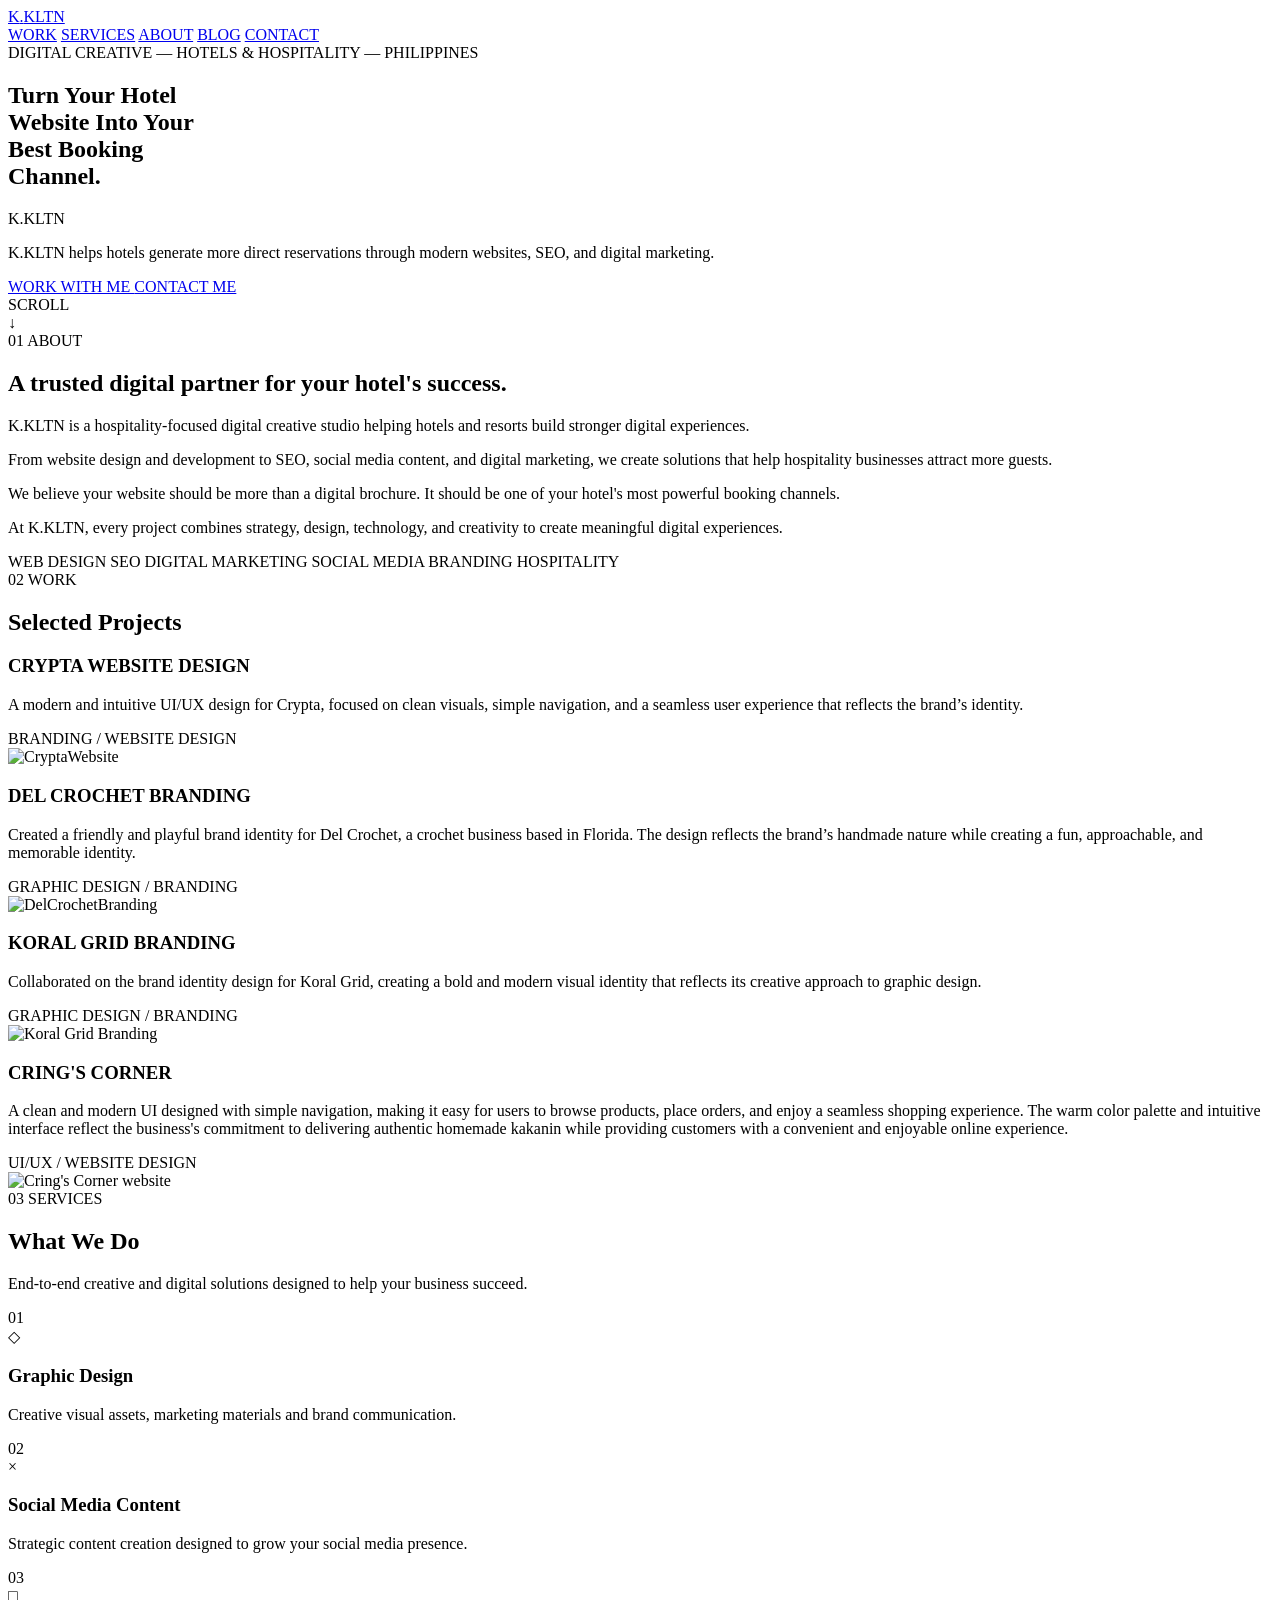
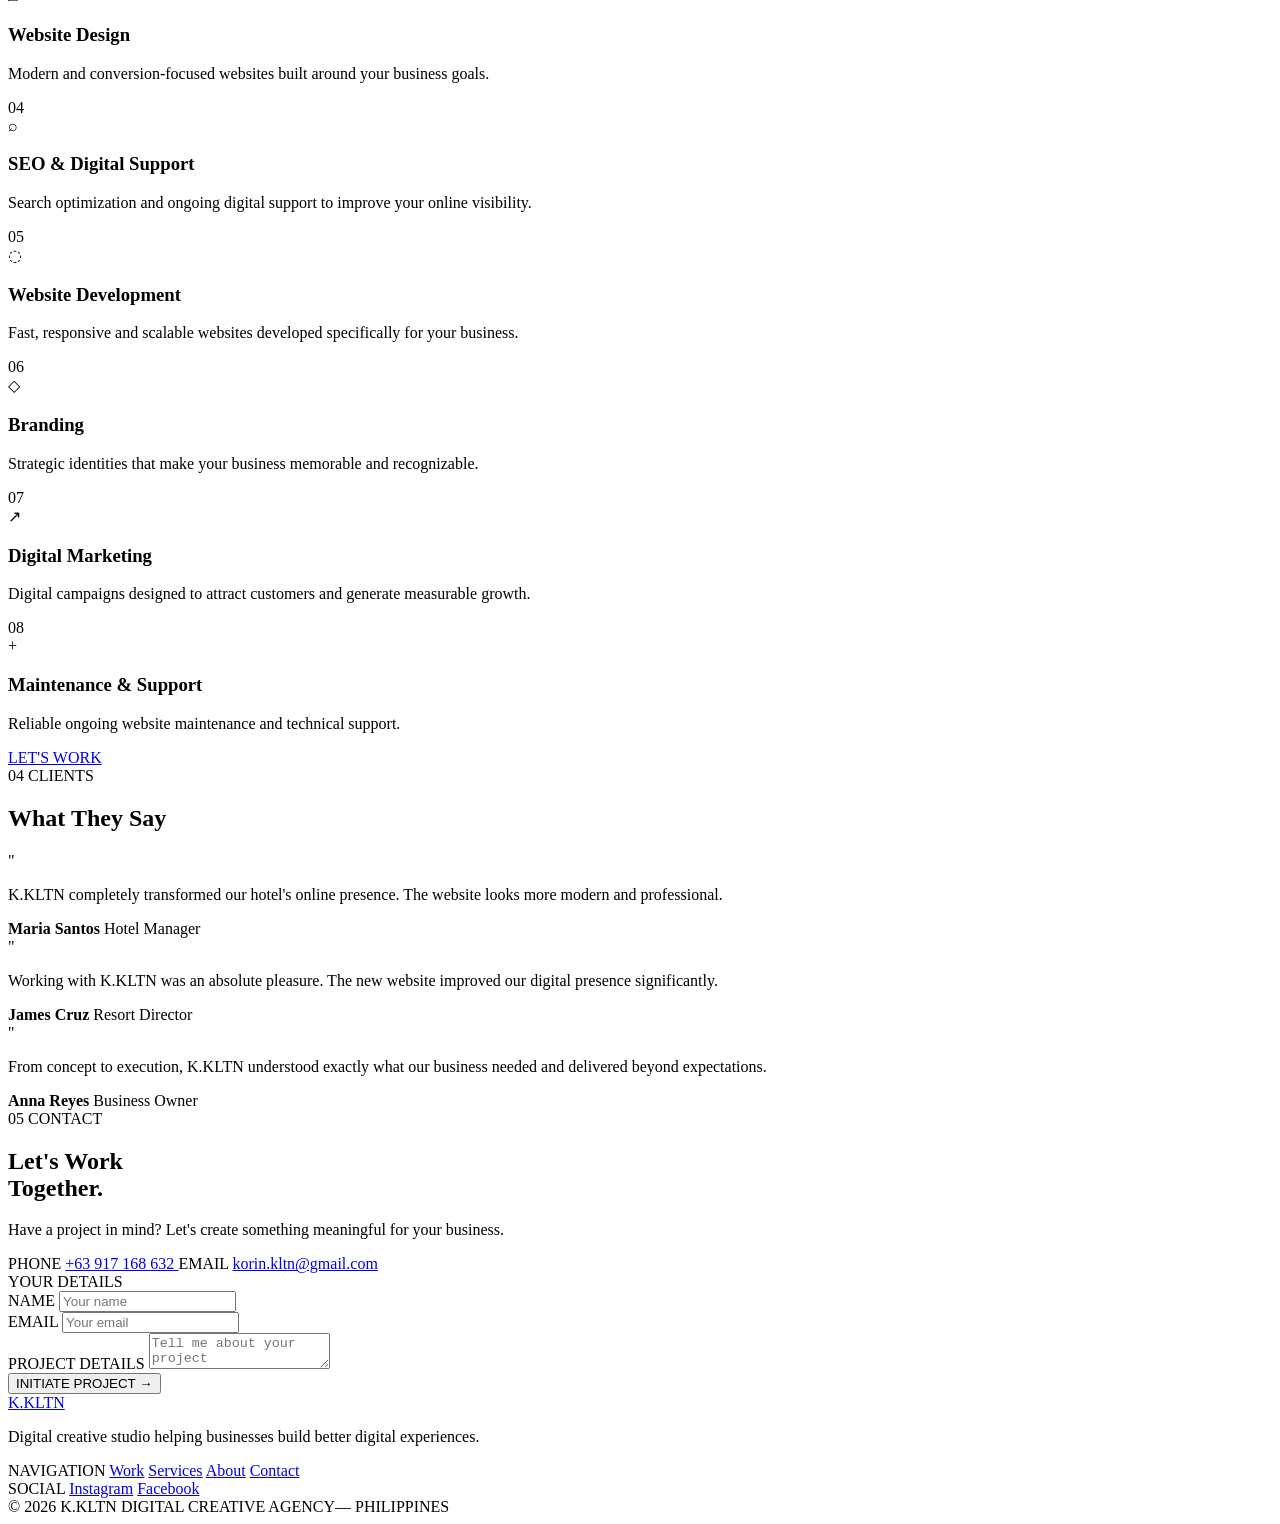
==== index.html @ 97158d45 "Add files via upload" ====
<!DOCTYPE html>
<html lang="en">

<head>

    <meta charset="UTF-8">

    <meta
        name="viewport"
        content="width=device-width, initial-scale=1.0"
    >

    <title>K.KLTN — Digital Creative</title>


    <!-- Google Fonts -->

    <link rel="preconnect" href="https://fonts.googleapis.com">

    <link rel="preconnect" href="https://fonts.gstatic.com" crossorigin>

    <link
        href="https://fonts.googleapis.com/css2?family=DM+Mono:wght@400;500&family=Inter:wght@400;500;600;700;800&display=swap"
        rel="stylesheet"
    >


    <!-- CSS -->

    <link rel="stylesheet" href="css/style.css">

</head>


<body>


<!-- =====================================================
     HEADER
===================================================== -->

<header class="header">

    <a href="#" class="logo">
        K<span>.</span>KLTN
    </a>


    <nav class="navigation">

        <a href="#work">WORK</a>

        <a href="#services">SERVICES</a>

        <a href="#about">ABOUT</a>

        <a href="#blog">BLOG</a>

        <a href="#contact">CONTACT</a>

    </nav>

</header>



<!-- =====================================================
     HERO
===================================================== -->

<section class="hero">

    <div class="container">

        <div class="hero-label">

            DIGITAL CREATIVE —
            HOTELS & HOSPITALITY —
            PHILIPPINES

        </div>


        <div class="hero-title-wrapper">

            <h1 class="hero-title">

                Turn Your Hotel
                <br>

                Website Into Your
                <br>

                <span>Best Booking</span>
                <br>

                <span>Channel.</span>

            </h1>


            <div class="hero-background-word">
                K.KLTN
            </div>

        </div>


        <div class="hero-bottom">

            <div class="hero-text">

                <p>
                    K.KLTN helps hotels generate more direct
                    reservations through modern websites,
                    SEO, and digital marketing.
                </p>


                <div class="hero-buttons">

                    <a
                        href="project-brief.html"
                        class="button button-red"
                    >
                        WORK WITH ME
                    </a>


                    <a
                        href="#contact"
                        class="button button-outline"
                    >
                        CONTACT ME
                    </a>

                </div>

            </div>

        </div>


        <div class="scroll-indicator">

            <span>SCROLL</span>

            <div>↓</div>

        </div>

    </div>

</section>



<!-- =====================================================
     ABOUT
===================================================== -->

<section class="about section-light" id="about">

    <div class="container">

        <div class="section-grid">

            <div class="section-label">

                <span>01</span>

                <span>ABOUT</span>

            </div>


            <div class="about-content">

                <h2>
                    A trusted digital partner for your hotel's success.
                </h2>


                <p>
                    K.KLTN is a hospitality-focused digital
                    creative studio helping hotels and resorts
                    build stronger digital experiences.
                </p>


                <p>
                    From website design and development to
                    SEO, social media content, and digital
                    marketing, we create solutions that help
                    hospitality businesses attract more guests.
                </p>


                <p>
                    We believe your website should be more
                    than a digital brochure. It should be one
                    of your hotel's most powerful booking
                    channels.
                </p>


                <p>
                    At K.KLTN, every project combines strategy,
                    design, technology, and creativity to create
                    meaningful digital experiences.
                </p>


                <div class="about-tags">

                    <span>WEB DESIGN</span>

                    <span>SEO</span>

                    <span>DIGITAL MARKETING</span>

                    <span>SOCIAL MEDIA</span>

                    <span>BRANDING</span>

                    <span>HOSPITALITY</span>

                </div>

            </div>

        </div>

    </div>

</section>



<!-- =====================================================
     WORK
===================================================== -->

<section class="work section-light" id="work">

    <div class="container">

        <div class="section-grid">

            <div class="section-label">

                <span>02</span>

                <span>WORK</span>

            </div>


            <div class="work-content">

                <h2>Selected Projects</h2>

                <!--
                <div class="filter">

                    <button class="active">
                        ALL
                    </button>

                    <button>
                        WEBSITES
                    </button>

                    <button>
                        BRANDING
                    </button>

                    <button>
                        SOCIAL
                    </button>

                </div>
                -->

                <!-- PROJECT GRID -->

                <div class="projects">


                    <!-- PROJECT 1 -->

                    <article class="project">

                         <h3>
                            CRYPTA WEBSITE DESIGN
                        </h3>


                        <p>
                           A modern and intuitive UI/UX design for Crypta, focused on clean visuals, 
                           simple navigation, and a seamless user experience that reflects the brand’s 
                           identity.
                        </p>


                        <span class="project-type">
                            BRANDING / WEBSITE DESIGN
                        </span>

                        <div class="project-image">

                            <img
                                src="image/crypta.png"
                                alt="CryptaWebsite"
                            >

                        </div>

                    </article>



                    <!-- PROJECT 2 -->

                    <article class="project">

                         <h3>
                            DEL CROCHET BRANDING
                        </h3>


                        <p>
                            Created a friendly and playful brand identity for Del Crochet, 
                            a crochet business based in Florida. The design reflects the 
                            brand’s handmade nature while creating a fun, approachable, 
                            and memorable identity.
                        </p>


                        <span class="project-type">
                            GRAPHIC DESIGN / BRANDING
                        </span>

                        <div class="project-image">

                            <img
                                src="image/delcrochet.png"
                                alt="DelCrochetBranding"
                            >

                        </div>

                    </article>



                    <!-- PROJECT 3 -->

                    <article class="project">

                        <h3>
                            KORAL GRID BRANDING
                        </h3>


                        <p>
                           Collaborated on the brand identity design for Koral Grid, 
                           creating a bold and modern visual identity that reflects 
                           its creative approach to graphic design.
                        </p>


                        <span class="project-type">
                            GRAPHIC DESIGN / BRANDING
                        </span>

                        <div class="project-image">

                            <img
                                src="image/koralgrid.png"
                                alt="Koral Grid Branding"
                            >

                        </div>


                        

                    </article>



                    <!-- PROJECT 4 -->

                    <article class="project">

                         <h3>
                            CRING'S CORNER 
                        </h3>


                        <p>
                           A clean and modern UI designed with simple navigation, making it easy for users to browse products, 
                           place orders, and enjoy a seamless shopping experience. The warm color palette and intuitive 
                           interface reflect the business's commitment to delivering authentic homemade kakanin while providing 
                           customers with a convenient and enjoyable online experience.
                        </p>


                        <span class="project-type">
                            UI/UX / WEBSITE DESIGN
                        </span>

                        <div class="project-image">

                            <img
                                src="image/cring'scorner.png"
                                alt="Cring's Corner website"
                            >

                        </div>


                       

                    </article>

                </div>

            </div>

        </div>

    </div>

</section>



<!-- =====================================================
     SERVICES
===================================================== -->

<section class="services" id="services">

    <div class="container">

        <div class="section-grid">

            <div class="section-label dark-label">

                <span>03</span>

                <span>SERVICES</span>

            </div>


            <div class="services-content">

                <h2>What We Do</h2>


                <p class="services-intro">

                    End-to-end creative and digital solutions
                    designed to help your business succeed.

                </p>


                <div class="services-grid">


                    <!-- SERVICE -->

                    <div class="service">

                        <div class="service-number">
                            01
                        </div>

                        <div class="service-icon">
                            ◇
                        </div>

                        <h3>
                            Graphic Design
                        </h3>

                        <p>
                            Creative visual assets,
                            marketing materials and
                            brand communication.
                        </p>

                    </div>



                    <div class="service">

                        <div class="service-number">
                            02
                        </div>

                        <div class="service-icon">
                            ×
                        </div>

                        <h3>
                            Social Media Content
                        </h3>

                        <p>
                            Strategic content creation
                            designed to grow your social
                            media presence.
                        </p>

                    </div>



                    <div class="service">

                        <div class="service-number">
                            03
                        </div>

                        <div class="service-icon">
                            □
                        </div>

                        <h3>
                            Website Design
                        </h3>

                        <p>
                            Modern and conversion-focused
                            websites built around your
                            business goals.
                        </p>

                    </div>



                    <div class="service">

                        <div class="service-number">
                            04
                        </div>

                        <div class="service-icon">
                            ⌕
                        </div>

                        <h3>
                            SEO & Digital Support
                        </h3>

                        <p>
                            Search optimization and ongoing
                            digital support to improve your
                            online visibility.
                        </p>

                    </div>



                    <div class="service">

                        <div class="service-number">
                            05
                        </div>

                        <div class="service-icon">
                            ◌
                        </div>

                        <h3>
                            Website Development
                        </h3>

                        <p>
                            Fast, responsive and scalable
                            websites developed specifically
                            for your business.
                        </p>

                    </div>



                    <div class="service">

                        <div class="service-number">
                            06
                        </div>

                        <div class="service-icon">
                            ◇
                        </div>

                        <h3>
                            Branding
                        </h3>

                        <p>
                            Strategic identities that make
                            your business memorable and
                            recognizable.
                        </p>

                    </div>



                    <div class="service">

                        <div class="service-number">
                            07
                        </div>

                        <div class="service-icon">
                            ↗
                        </div>

                        <h3>
                            Digital Marketing
                        </h3>

                        <p>
                            Digital campaigns designed to
                            attract customers and generate
                            measurable growth.
                        </p>

                    </div>



                    <div class="service">

                        <div class="service-number">
                            08
                        </div>

                        <div class="service-icon">
                            +
                        </div>

                        <h3>
                            Maintenance & Support
                        </h3>

                        <p>
                            Reliable ongoing website
                            maintenance and technical
                            support.
                        </p>

                    </div>

                </div>


                <a href="#contact" class="button button-red service-button">

                    LET'S WORK

                </a>

            </div>

        </div>

    </div>

</section>



<!-- =====================================================
     TESTIMONIALS
===================================================== -->

<section class="testimonials section-light">

    <div class="container">

        <div class="section-grid">

            <div class="section-label">

                <span>04</span>

                <span>CLIENTS</span>

            </div>


            <div class="testimonials-content">

                <h2>
                    What They Say
                </h2>


                <div class="testimonial-grid">


                    <article class="testimonial">

                        <span class="quote">
                            "
                        </span>

                        <p>
                            K.KLTN completely transformed
                            our hotel's online presence.
                            The website looks more modern
                            and professional.
                        </p>

                        <div class="testimonial-author">

                            <strong>
                                Maria Santos
                            </strong>

                            <span>
                                Hotel Manager
                            </span>

                        </div>

                    </article>



                    <article class="testimonial">

                        <span class="quote">
                            "
                        </span>

                        <p>
                            Working with K.KLTN was an
                            absolute pleasure. The new
                            website improved our digital
                            presence significantly.
                        </p>

                        <div class="testimonial-author">

                            <strong>
                                James Cruz
                            </strong>

                            <span>
                                Resort Director
                            </span>

                        </div>

                    </article>



                    <article class="testimonial">

                        <span class="quote">
                            "
                        </span>

                        <p>
                            From concept to execution,
                            K.KLTN understood exactly what
                            our business needed and delivered
                            beyond expectations.
                        </p>

                        <div class="testimonial-author">

                            <strong>
                                Anna Reyes
                            </strong>

                            <span>
                                Business Owner
                            </span>

                        </div>

                    </article>


                </div>

            </div>

        </div>

    </div>

</section>



<!-- =====================================================
     CONTACT
===================================================== -->

<section class="contact" id="contact">

    <div class="container">

        <div class="contact-grid">


            <div class="contact-intro">

                <div class="section-label dark-label">

                    <span>05</span>

                    <span>CONTACT</span>

                </div>


                <h2>
                    Let's Work
                    <br>
                    Together.
                </h2>


                <p>
                    Have a project in mind? Let's create
                    something meaningful for your business.
                </p>


                <div class="contact-details">

                    <span>PHONE</span>

                    <a href="tel:+63917168632">
                        +63 917 168 632
                    </a>


                    <span>EMAIL</span>

                    <a href="mailto:korin.kltn@gmail.com">
                        korin.kltn@gmail.com
                    </a>

                </div>

            </div>



            <div class="contact-form-area">

                <span class="form-label">
                    YOUR DETAILS
                </span>


               <form action="https://api.web3forms.com/submit" method="POST">

                    <div class="form-group">

                        <label for="name">
                            NAME
                        </label>

                        <input
                                type="text"
                                id="name"
                                name="name"
                                placeholder="Your name"
                                required
                        >

                    </div>


                    <div class="form-group">

                        <label for="email">
                            EMAIL
                        </label>

                        <input
                            type="email"
                            id="email"
                            name="email"
                            placeholder="Your email"
                            required
                        >

                    </div>


                    <div class="form-group">

                        <label for="message">
                            PROJECT DETAILS
                        </label>

                        <textarea
                            id="message"
                            name="message"
                            placeholder="Tell me about your project"
                            required
                        ></textarea>

                    </div>


                    <button
                        type="submit"
                        class="submit-button"
                    >
                        INITIATE PROJECT →
                    </button>

                    

                </form>

            </div>

        </div>

    </div>

</section>



<!-- =====================================================
     FOOTER
===================================================== -->

<footer class="footer">

    <div class="container">

        <div class="footer-grid">


            <div>

                <a href="#" class="logo">
                    K<span>.</span>KLTN
                </a>

                <p>
                    Digital creative studio helping
                    businesses build better digital
                    experiences.
                </p>

            </div>



            <div>

                <span class="footer-heading">
                    NAVIGATION
                </span>

                <a href="#work">Work</a>

                <a href="#services">Services</a>

                <a href="#about">About</a>

                <a href="#contact">Contact</a>

            </div>



            <div>

                <span class="footer-heading">
                    SOCIAL
                </span>

                <a href="https://www.instagram.com/k.kltn/">Instagram</a>

                <a href="https://www.facebook.com/k.kltn">Facebook</a>

            </div>

        </div>


        <div class="footer-bottom">

            <span>
                © 2026 K.KLTN
            </span>

            <span>
                DIGITAL CREATIVE AGENCY— PHILIPPINES
            </span>

        </div>  

    </div>

</footer>



</body>

</html>
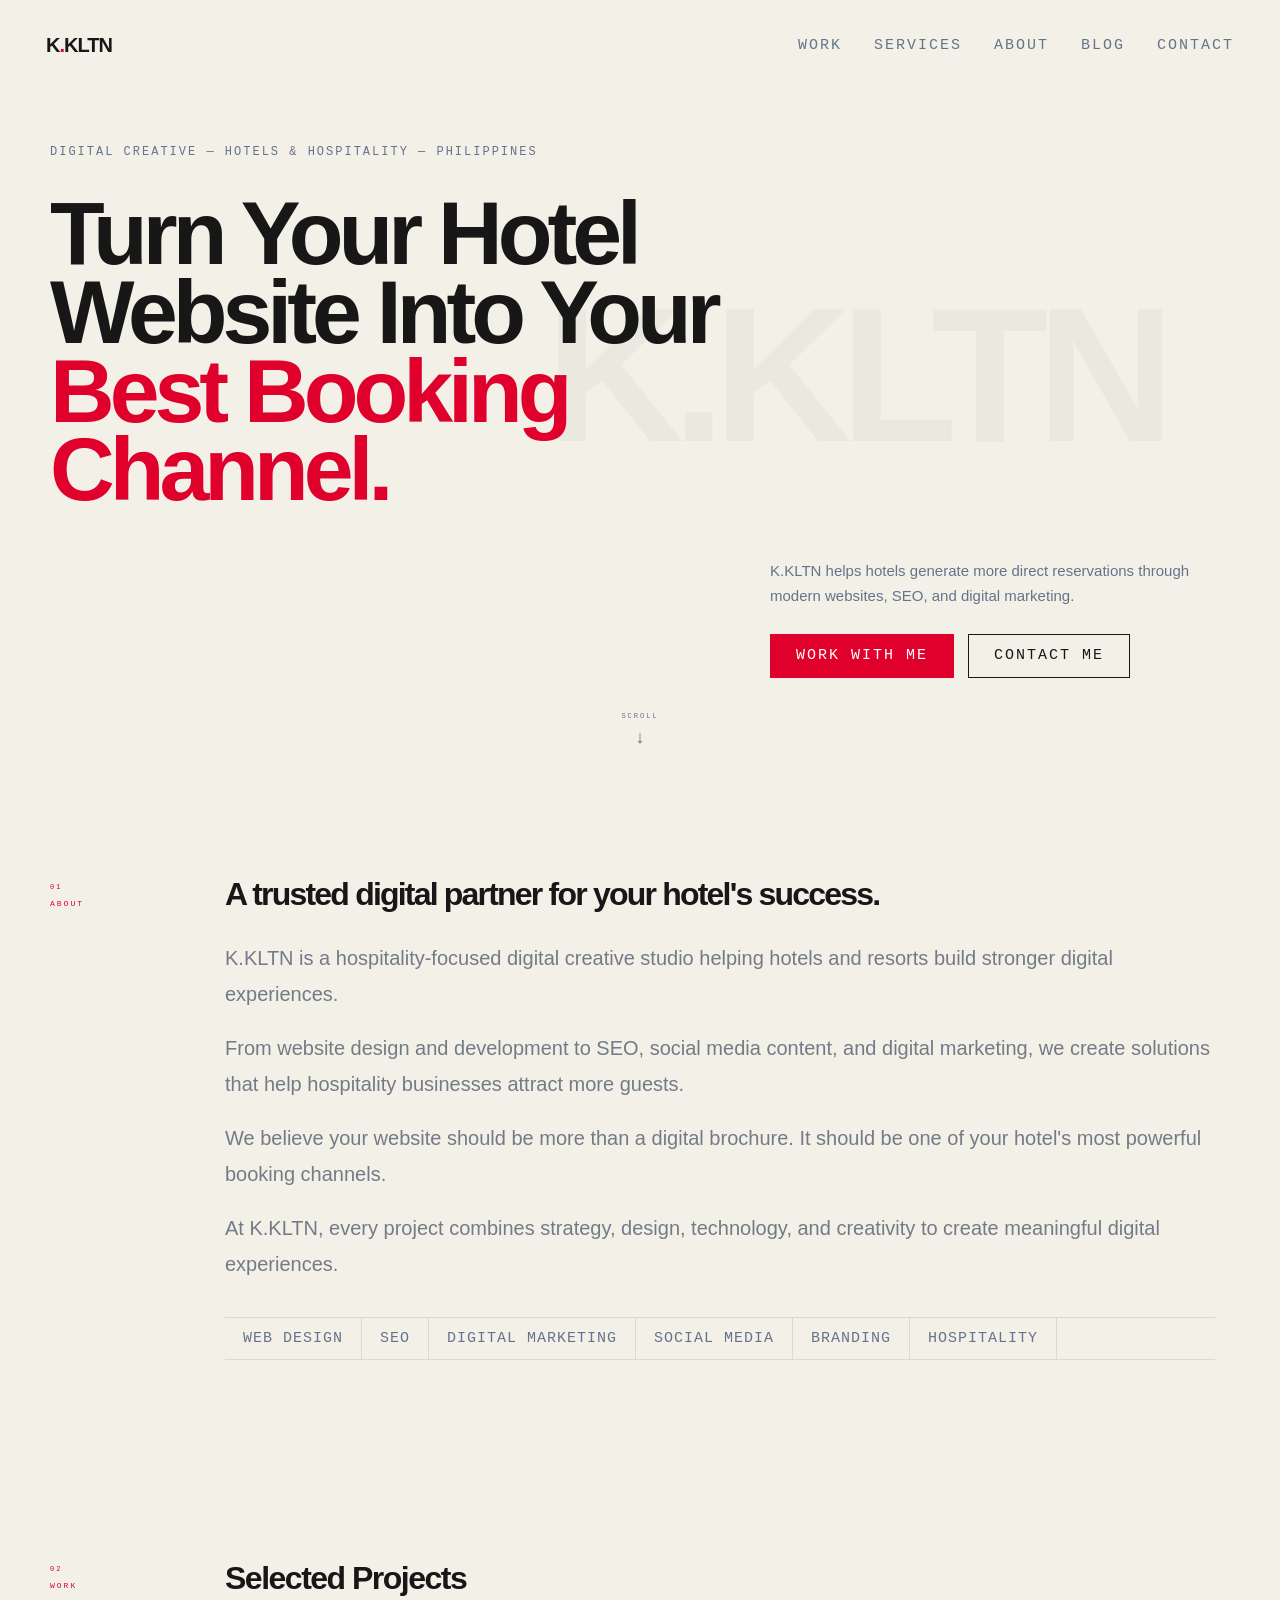
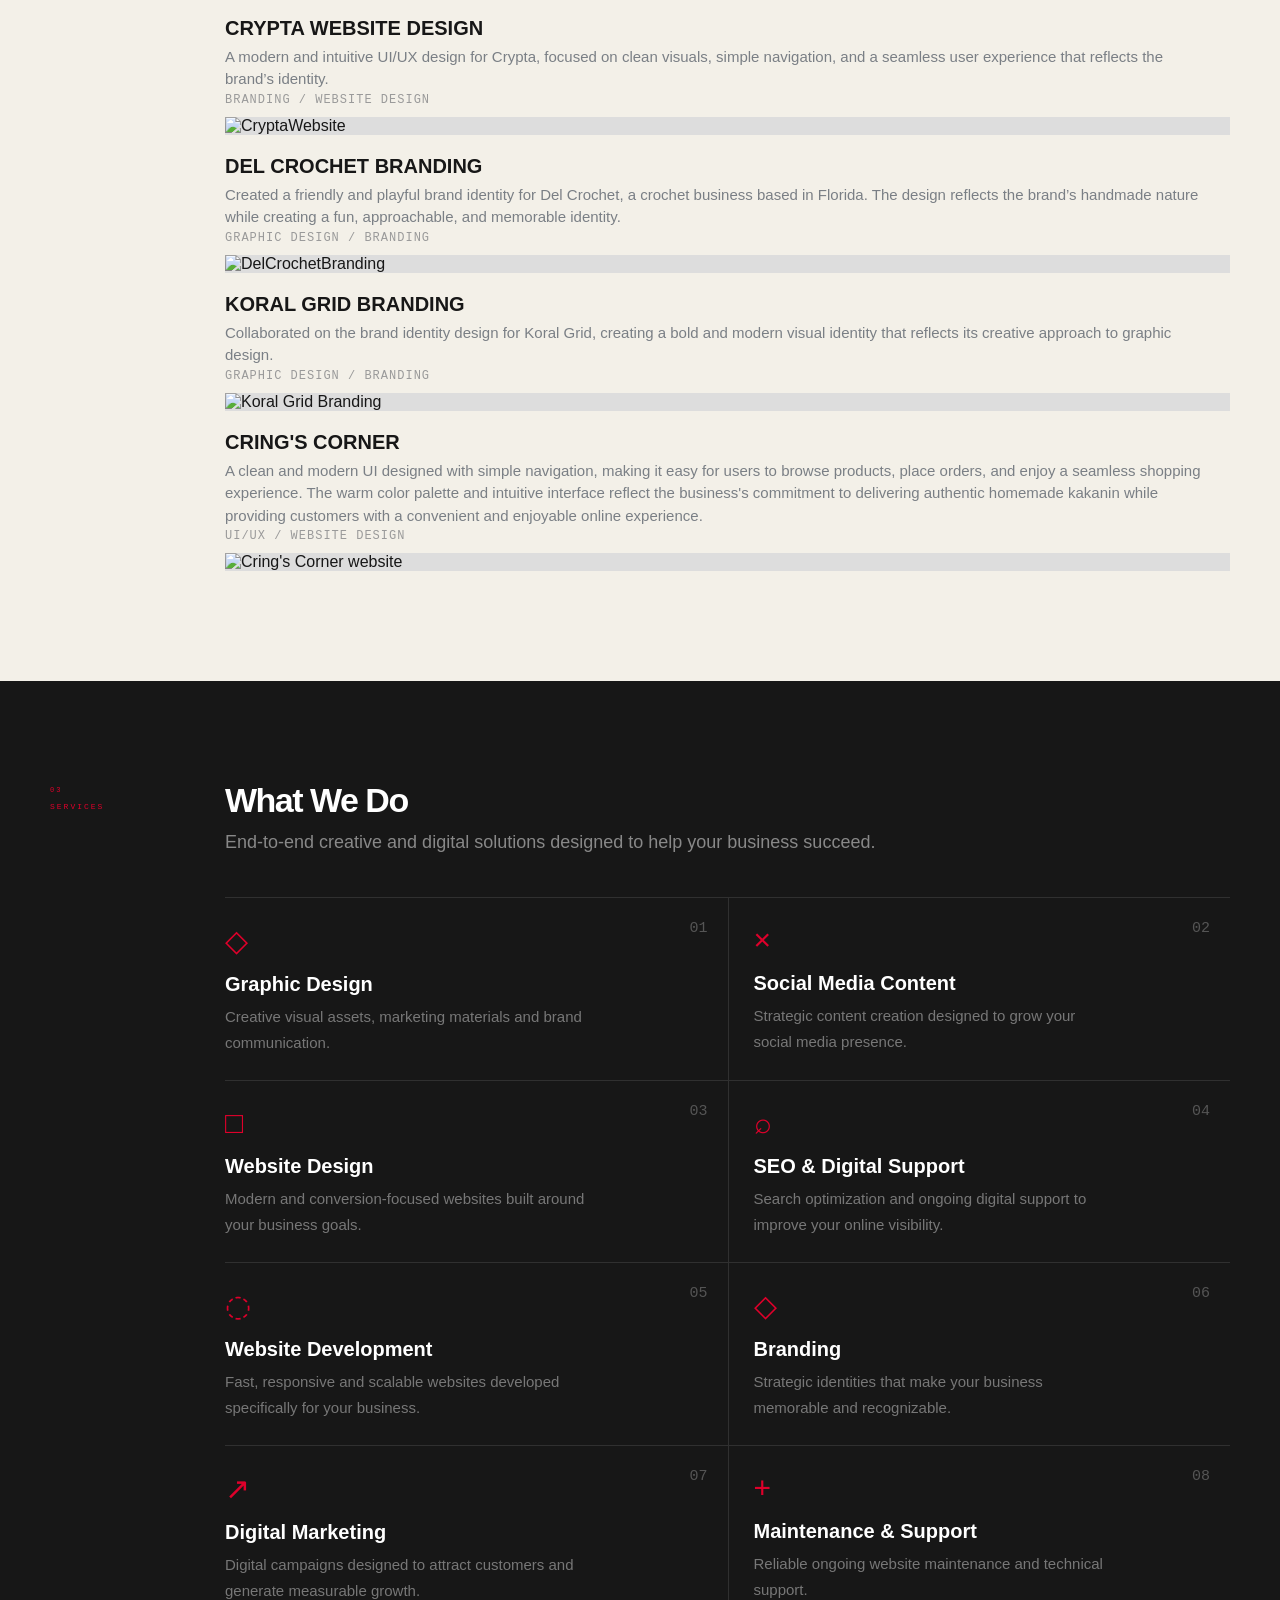
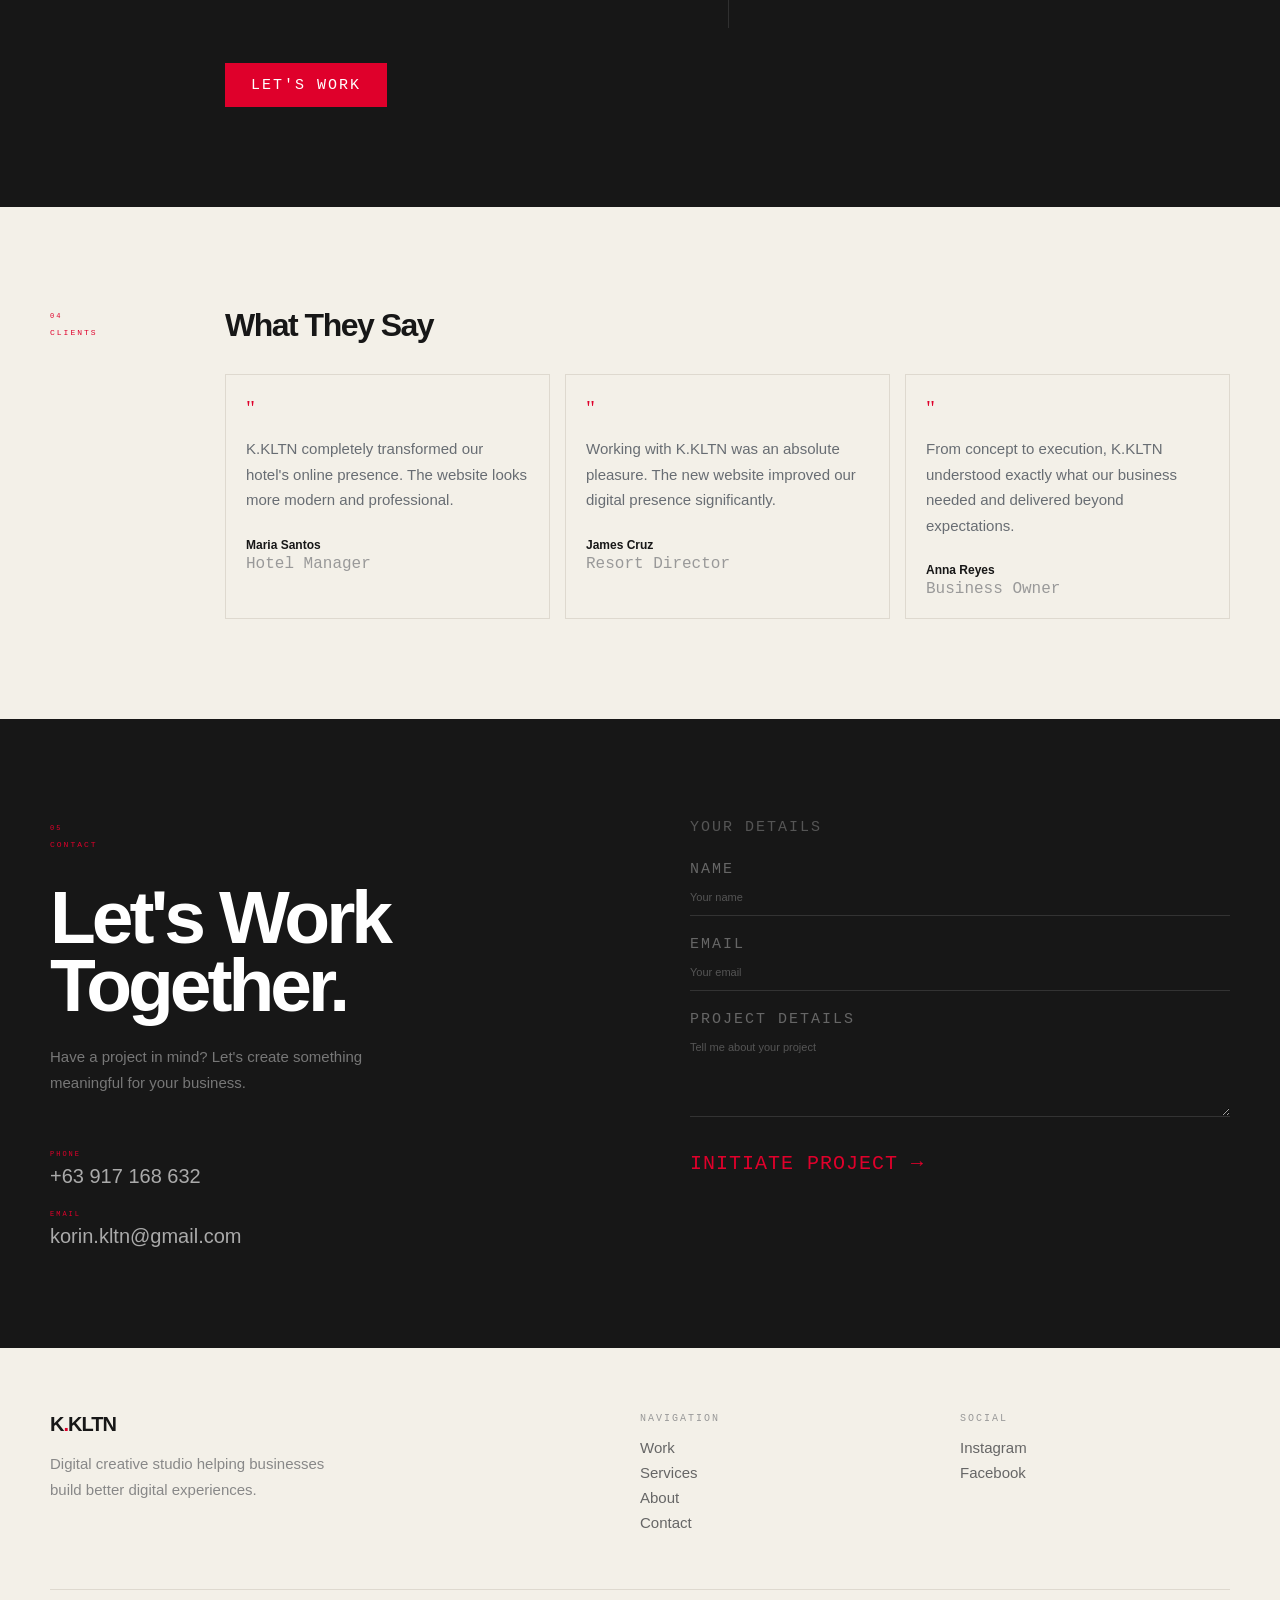
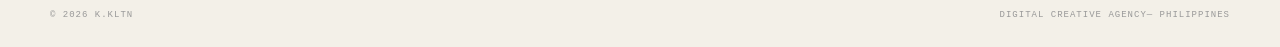
==== commit fda67366: "Update index.html removing the css folder in link to css" ====
--- a/index.html
+++ b/index.html
@@ -27,7 +27,7 @@
 
     <!-- CSS -->
 
-    <link rel="stylesheet" href="css/style.css">
+    <link rel="stylesheet" href="style.css">
 
 </head>
 
@@ -1026,4 +1026,4 @@
 
 </body>
 
-</html>+</html>
--- a/style.css
+++ b/style.css
@@ -0,0 +1,1758 @@
+/* =====================================================
+   VARIABLES
+===================================================== */
+
+:root {
+
+    --cream: #f3f0e8;
+
+    --cream-dark: #ebe7de;
+
+    --black: #171717;
+
+    --black-light: #202020;
+
+    --red: #df002b;
+
+    --blue-gray: #64748b;
+
+    --border: #ded9cf;
+
+    --white: #ffffff;
+
+}
+
+
+/* =====================================================
+   RESET
+===================================================== */
+
+* {
+
+    margin: 0;
+
+    padding: 0;
+
+    box-sizing: border-box;
+
+}
+
+
+html {
+
+    scroll-behavior: smooth;
+
+}
+
+
+body {
+
+    background: var(--cream);
+
+    color: var(--black);
+
+    font-family: "Inter", sans-serif;
+
+    overflow-x: hidden;
+
+}
+
+
+img {
+
+    display: block;
+
+    width: 100%;
+
+}
+
+
+a {
+
+    color: inherit;
+
+    text-decoration: none;
+
+}
+
+
+button,
+input,
+textarea {
+
+    font-family: inherit;
+
+}
+
+
+/* =====================================================
+   GLOBAL
+===================================================== */
+
+.container {
+
+    width: min(1180px, calc(100% - 92px));
+
+    margin: auto;
+
+}
+
+
+.section-light {
+
+    background: var(--cream);
+
+}
+
+
+section {
+
+    position: relative;
+
+}
+
+
+/* =====================================================
+   HEADER
+===================================================== */
+
+.header {
+
+    height: 90px;
+
+    padding: 0 46px;
+
+    display: flex;
+
+    align-items: center;
+
+    justify-content: space-between;
+
+}
+
+
+.logo {
+
+    font-size: 20px;
+
+    font-weight: 800;
+
+    letter-spacing: -1px;
+
+}
+
+
+.logo span {
+
+    color: var(--red);
+
+}
+
+
+.navigation {
+
+    display: flex;
+
+    gap: 32px;
+
+}
+
+
+.navigation a {
+
+    font-family: "DM Mono", monospace;
+
+    font-size: 15px;
+
+    letter-spacing: 2px;
+
+    color: var(--blue-gray);
+
+    transition: .3s;
+
+}
+
+
+.navigation a:hover {
+
+    color: var(--red);
+
+}
+
+
+/* =====================================================
+   HERO
+===================================================== */
+
+.hero {
+
+    min-height: 650px;
+
+    padding: 55px 0 100px;
+
+}
+
+
+.hero-label {
+
+    font-family: "DM Mono", monospace;
+
+    font-size: 12px;
+
+    letter-spacing: 2px;
+
+    color: var(--blue-gray);
+
+    margin-bottom: 35px;
+
+}
+
+
+.hero-title-wrapper {
+
+    position: relative;
+
+}
+
+
+.hero-title {
+
+    position: relative;
+
+    z-index: 2;
+
+    max-width: 850px;
+
+    font-size: clamp(55px, 7vw, 100px);
+
+    line-height: .88;
+
+    letter-spacing: -5px;
+
+    font-weight: 800;
+
+}
+
+
+.hero-title span {
+
+    color: var(--red);
+
+}
+
+
+.hero-background-word {
+
+    position: absolute;
+
+    z-index: 1;
+
+    left: 42%;
+
+    top: 70px;
+
+    font-size: clamp(100px, 15vw, 220px);
+
+    font-weight: 800;
+
+    letter-spacing: -12px;
+
+    color: rgba(30, 30, 30, .035);
+
+}
+
+
+.hero-bottom {
+
+    display: flex;
+
+    justify-content: flex-end;
+
+    margin-top: 50px;
+
+}
+
+
+.hero-text {
+
+    width: 460px;
+
+}
+
+
+.hero-text p {
+
+    color: var(--blue-gray);
+
+    font-size: 15px;
+
+    line-height: 1.65;
+
+    margin-bottom: 25px;
+
+}
+
+
+.hero-buttons {
+
+    display: flex;
+
+    gap: 14px;
+
+}
+
+
+.button {
+
+    min-height: 44px;
+
+    padding: 0 25px;
+
+    display: inline-flex;
+
+    align-items: center;
+
+    justify-content: center;
+
+    font-family: "DM Mono", monospace;
+
+    font-size: 15px;
+
+    letter-spacing: 2px;
+
+    transition: .3s;
+
+}
+
+
+.button-red {
+
+    color: white;
+
+    background: var(--red);
+
+    border: 1px solid var(--red);
+
+}
+
+
+.button-red:hover {
+
+    background: var(--black);
+
+    border-color: var(--black);
+
+}
+
+
+.button-outline {
+
+    border: 1px solid var(--black);
+
+}
+
+
+.button-outline:hover {
+
+    color: white;
+
+    background: var(--black);
+
+}
+
+
+.scroll-indicator {
+
+    position: absolute;
+
+    left: 50%;
+
+    bottom: 30px;
+
+    transform: translateX(-50%);
+
+    text-align: center;
+
+    color: var(--blue-gray);
+
+}
+
+
+.scroll-indicator span {
+
+    font-family: "DM Mono", monospace;
+
+    font-size: 7px;
+
+    letter-spacing: 2px;
+
+}
+
+
+.scroll-indicator div {
+
+    font-size: 18px;
+
+    margin-top: 5px;
+
+}
+
+
+/* =====================================================
+   GENERAL SECTION STRUCTURE
+===================================================== */
+
+.section-grid {
+
+    display: grid;
+
+    grid-template-columns: 130px 1fr;
+
+    gap: 45px;
+
+}
+
+
+.section-label {
+
+    display: flex;
+
+    flex-direction: column;
+
+    gap: 8px;
+
+    padding-top: 5px;
+
+    color: var(--red);
+
+    font-family: "DM Mono", monospace;
+
+    font-size: 8px;
+
+    letter-spacing: 2px;
+
+}
+
+
+.section-label span:first-child {
+
+    font-size: 7px;
+
+}
+
+
+/* =====================================================
+   ABOUT
+===================================================== */
+
+.about {
+
+    padding: 100px 0;
+
+}
+
+
+.about-content {
+
+    max-width: 990px;
+
+}
+
+
+.about-content h2 {
+
+    font-size: 32px;
+
+    line-height: 1;
+
+    letter-spacing: -1.8px;
+
+    margin-bottom: 30px;
+
+}
+
+
+.about-content p {
+
+    max-width: 990px;
+
+    color: #737b86;
+
+    font-size: 20px;
+
+    line-height: 1.8;
+
+    margin-bottom: 18px;
+
+}
+
+
+.about-tags {
+
+    display: flex;
+
+    flex-wrap: wrap;
+
+    border-top: 1px solid var(--border);
+
+    border-bottom: 1px solid var(--border);
+
+    margin-top: 35px;
+
+}
+
+
+.about-tags span {
+
+    padding: 12px 18px;
+
+    border-right: 1px solid var(--border);
+
+    font-family: "DM Mono", monospace;
+
+    font-size: 15px;
+
+    letter-spacing: 1px;
+
+    color: var(--blue-gray);
+
+}
+
+
+/* =====================================================
+   WORK
+===================================================== */
+
+.work {
+
+    padding: 100px 0;
+
+}
+
+
+.work-content h2 {
+
+    font-size: 32px;
+
+    letter-spacing: -1.5px;
+
+    margin-bottom: 15px;
+
+}
+
+
+.filter {
+
+    display: flex;
+
+    gap: 5px;
+
+    margin-bottom: 28px;
+
+}
+
+
+.filter button {
+
+    border: 1px solid var(--border);
+
+    background: transparent;
+
+    padding: 6px 12px;
+
+    font-family: "DM Mono", monospace;
+
+    font-size: 7px;
+
+    letter-spacing: 1px;
+
+    cursor: pointer;
+
+}
+
+
+.filter button.active {
+
+    background: var(--black);
+
+    color: white;
+
+    border-color: var(--black);
+
+}
+
+
+/* =====================================================
+   PROJECT GRID
+===================================================== */
+  .projects {
+    
+    grid-template-columns: 1fr;
+}
+
+
+.project-image {
+
+    overflow: hidden;
+
+    background: #ddd;
+
+    margin-bottom: 10px;
+
+}
+
+
+.project-image img {
+
+    width: 100%;
+
+    height: 100%;
+
+    object-fit: cover;
+
+    transition: transform .5s ease;
+
+}
+
+
+.project:hover .project-image img {
+
+    transform: scale(1.04);
+
+}
+
+
+.project h3 {
+
+    font-size: 20px;
+
+    margin-bottom: 6px;
+
+    margin-top: 20px;
+
+}
+
+
+.project p {
+
+    color: #7a7f85;
+
+    font-size: 15px;
+
+    line-height: 1.5;
+
+    max-width: 990px;
+
+}
+
+
+.project-type {
+
+    display: block;
+
+    margin-top: 2px;
+
+    margin-bottom: 10px;
+
+    font-family: "DM Mono", monospace;
+
+    color: #9a9a9a;
+
+    font-size: 12px;
+
+    letter-spacing: 1px;
+
+}
+
+
+/* =====================================================
+   SERVICES
+===================================================== */
+
+.services {
+
+    background: var(--black);
+
+    color: white;
+
+    padding: 100px 0;
+
+}
+
+
+.dark-label {
+
+    color: var(--red);
+
+}
+
+
+.services-content h2 {
+
+    font-size: 34px;
+
+    letter-spacing: -1.5px;
+
+    margin-bottom: 8px;
+
+}
+
+
+.services-intro {
+
+    color: #888;
+
+    font-size: 18px;
+
+    max-width: 700px;
+
+    line-height: 1.6;
+
+    margin-bottom: 40px;
+
+}
+
+
+/* =====================================================
+   SERVICES GRID
+===================================================== */
+
+.services-grid {
+
+    display: grid;
+
+    grid-template-columns: repeat(2, 1fr);
+
+}
+
+
+.service {
+
+    min-height: 150px;
+
+    position: relative;
+
+    padding: 25px 25px 25px 0;
+
+    border-top: 1px solid #303030;
+
+}
+
+
+.service:nth-child(even) {
+
+    padding-left: 25px;
+
+    border-left: 1px solid #303030;
+
+}
+
+
+.service-number {
+
+    position: absolute;
+
+    top: 22px;
+
+    right: 20px;
+
+    font-family: "DM Mono", monospace;
+
+    font-size: 15px;
+
+    color: #555;
+
+}
+
+
+.service-icon {
+
+    color: var(--red);
+
+    font-size: 30px;
+
+    margin-bottom: 15px;
+
+}
+
+
+.service h3 {
+
+    font-size: 20px;
+
+    margin-bottom: 8px;
+
+}
+
+
+.service p {
+
+    color: #777;
+
+    max-width: 360px;
+
+    font-size: 15px;
+
+    line-height: 1.7;
+
+}
+
+
+.service-button {
+
+    margin-top: 35px;
+
+}
+
+
+/* =====================================================
+   TESTIMONIALS
+===================================================== */
+
+.testimonials {
+
+    padding: 100px 0;
+
+}
+
+
+.testimonials-content h2 {
+
+    font-size: 32px;
+
+    letter-spacing: -1.5px;
+
+    margin-bottom: 30px;
+
+}
+
+
+.testimonial-grid {
+
+    display: grid;
+
+    grid-template-columns: repeat(3, 1fr);
+
+    gap: 15px;
+
+}
+
+
+.testimonial {
+
+    border: 1px solid var(--border);
+
+    padding: 20px;
+
+    min-height: 190px;
+
+}
+
+
+.quote {
+
+    color: var(--red);
+
+    font-family: Georgia, serif;
+
+    font-size: 22px;
+
+}
+
+
+.testimonial p {
+
+    font-size: 15px;
+
+    line-height: 1.7;
+
+    color: #686d73;
+
+    margin: 15px 0 25px;
+
+}
+
+
+.testimonial-author {
+
+    display: flex;
+
+    flex-direction: column;
+
+    gap: 3px;
+
+}
+
+
+.testimonial-author strong {
+
+    font-size: 12px;
+
+}
+
+
+.testimonial-author span {
+
+    color: #999;
+
+    font-family: "DM Mono", monospace;
+
+    font-size: 10   px;
+
+}
+
+
+/* =====================================================
+   CONTACT
+===================================================== */
+
+.contact {
+
+    background: var(--black);
+
+    color: white;
+
+    padding: 100px 0;
+
+}
+
+
+.contact-grid {
+
+    display: grid;
+
+    grid-template-columns: 1fr 1fr;
+
+    gap: 100px;
+
+}
+
+
+.contact-intro h2 {
+
+    font-size: clamp(45px, 6vw, 75px);
+
+    line-height: .9;
+
+    letter-spacing: -4px;
+
+    margin: 35px 0 25px;
+
+}
+
+
+.contact-intro > p {
+
+    max-width: 350px;
+
+    color: #777;
+
+    font-size: 15px;
+
+    line-height: 1.7;
+
+}
+
+
+.contact-details {
+
+    margin-top: 40px;
+
+    display: flex;
+
+    flex-direction: column;
+
+    gap: 7px;
+
+}
+
+
+.contact-details span {
+
+    margin-top: 15px;
+
+    font-family: "DM Mono", monospace;
+
+    color: var(--red);
+
+    font-size: 7px;
+
+    letter-spacing: 2px;
+
+}
+
+
+.contact-details a {
+
+    font-size: 20px;
+
+    color: #aaa;
+
+}
+
+
+/* =====================================================
+   FORM
+===================================================== */
+
+.form-label {
+
+    display: block;
+
+    color: #555;
+
+    font-family: "DM Mono", monospace;
+
+    font-size: 15px;
+
+    letter-spacing: 2px;
+
+    margin-bottom: 25px;
+
+}
+
+
+.form-group {
+
+    display: flex;
+
+    flex-direction: column;
+
+    border-bottom: 1px solid #333;
+
+    margin-bottom: 20px;
+
+}
+
+
+.form-group label {
+
+    color: #666;
+
+    font-family: "DM Mono", monospace;
+
+    font-size: 15px;
+
+    letter-spacing: 2px;
+
+    margin-bottom: 8px;
+
+}
+
+
+.form-group input,
+.form-group textarea {
+
+    border: none;
+
+    outline: none;
+
+    background: transparent;
+
+    color: white;
+
+    padding: 5px 0 12px;
+
+    font-size: 11px;
+
+}
+
+
+.form-group input::placeholder,
+.form-group textarea::placeholder {
+
+    color: #555;
+
+}
+
+
+.form-group textarea {
+
+    min-height: 80px;
+
+    resize: vertical;
+
+}
+
+
+.submit-button {
+
+    border: none;
+
+    background: transparent;
+
+    color: var(--red);
+
+    font-family: "DM Mono", monospace;
+
+    font-size: 20px;
+
+    letter-spacing: 1px;
+
+    cursor: pointer;
+
+    margin-top: 15px;
+
+}
+
+
+/* =====================================================
+   FOOTER
+===================================================== */
+
+.footer {
+
+    background: var(--cream);
+
+    padding: 65px 0 25px;
+
+}
+
+
+.footer-grid {
+
+    display: grid;
+
+    grid-template-columns: 2fr 1fr 1fr;
+
+    gap: 50px;
+
+}
+
+
+.footer-grid p {
+
+    max-width: 300px;
+
+    color: #888;
+
+    font-size: 15px;
+
+    line-height: 1.7;
+
+    margin-top: 15px;
+
+}
+
+
+.footer-grid > div {
+
+    display: flex;
+
+    flex-direction: column;
+
+    align-items: flex-start;
+
+}
+
+
+.footer-heading {
+
+    color: #999;
+
+    font-family: "DM Mono", monospace;
+
+    font-size: 10px;
+
+    letter-spacing: 2px;
+
+    margin-bottom: 15px;
+
+}
+
+
+.footer-grid a:not(.logo) {
+
+    font-size: 15px;
+
+    color: #666;
+
+    margin-bottom: 8px;
+
+}
+
+
+.footer-bottom {
+
+    border-top: 1px solid var(--border);
+
+    margin-top: 50px;
+
+    padding-top: 20px;
+
+    display: flex;
+
+    justify-content: space-between;
+
+    color: #999;
+
+    font-family: "DM Mono", monospace;
+
+    font-size: 9px;
+
+    letter-spacing: 1px;
+
+}
+
+
+/* =====================================================
+   TABLET
+===================================================== */
+
+@media (max-width: 900px) {
+
+    .container {
+
+        width: min(100% - 60px, 700px);
+
+    }
+
+
+    .navigation {
+
+        gap: 15px;
+
+    }
+
+
+    .hero-title {
+
+        font-size: 65px;
+
+    }
+
+
+    .hero-text {
+
+        width: 360px;
+
+    }
+
+
+    .section-grid {
+
+        grid-template-columns: 90px 1fr;
+
+        gap: 25px;
+
+    }
+
+
+    .contact-grid {
+
+        gap: 50px;
+
+    }
+
+}
+
+
+/* =====================================================
+   MOBILE
+===================================================== */
+
+@media (max-width: 600px) {
+
+    .container {
+
+        width: calc(100% - 92px);
+
+    }
+
+
+    /* HEADER */
+
+    .header {
+
+        height: 60px;
+
+        padding: 0 46px;
+
+    }
+
+
+    .logo {
+
+        font-size: 12px;
+
+    }
+
+
+    .navigation {
+
+        display: none;
+
+    }
+
+
+    /* HERO */
+
+    .hero {
+
+        min-height: 590px;
+
+        padding-top: 35px;
+
+    }
+
+
+    .hero-label {
+
+        font-size: 6px;
+
+        letter-spacing: 1.2px;
+
+        margin-bottom: 25px;
+
+    }
+
+
+    .hero-title {
+
+        font-size: 38px;
+
+        letter-spacing: -2px;
+
+        line-height: .91;
+
+    }
+
+
+    .hero-background-word {
+
+        font-size: 85px;
+
+        left: 25%;
+
+        top: 60px;
+
+        letter-spacing: -7px;
+
+    }
+
+
+    .hero-bottom {
+
+        justify-content: flex-end;
+
+        margin-top: 55px;
+
+    }
+
+
+    .hero-text {
+
+        width: 190px;
+
+    }
+
+
+    .hero-text p {
+
+        font-size: 7px;
+
+        line-height: 1.6;
+
+        margin-bottom: 15px;
+
+    }
+
+
+    .hero-buttons {
+
+        gap: 6px;
+
+    }
+
+
+    .button {
+
+        min-height: 28px;
+
+        padding: 0 12px;
+
+        font-size: 5px;
+
+        letter-spacing: 1px;
+
+    }
+
+
+    .scroll-indicator {
+
+        display: none;
+
+    }
+
+
+    /* SECTIONS */
+
+    .section-grid {
+
+        display: grid;
+
+        grid-template-columns: 55px 1fr;
+
+        gap: 18px;
+
+    }
+
+
+    .section-label {
+
+        font-size: 6px;
+
+        letter-spacing: 1px;
+
+    }
+
+
+    /* ABOUT */
+
+    .about {
+
+        padding: 65px 0;
+
+    }
+
+
+    .about-content h2 {
+
+        font-size: 20px;
+
+        letter-spacing: -1px;
+
+    }
+
+
+    .about-content p {
+
+        font-size: 7px;
+
+        line-height: 1.8;
+
+    }
+
+
+    .about-tags span {
+
+        font-size: 5px;
+
+        padding: 7px 8px;
+
+    }
+
+
+    /* WORK */
+
+    .work {
+
+        padding: 65px 0;
+
+    }
+
+
+    .work-content h2 {
+
+        font-size: 20px;
+
+    }
+
+
+    .filter {
+
+        margin-bottom: 18px;
+
+    }
+
+
+    .filter button {
+
+        font-size: 5px;
+
+        padding: 5px 7px;
+
+    }
+
+    .projects {
+    grid-template-columns: 1fr;
+}
+
+    .projects {
+
+        gap: 25px 8px;
+
+    }
+
+
+    .project-image {
+
+        margin-bottom: 7px;
+
+    }
+
+
+    .project h3 {
+
+        font-size: 6px;
+
+        margin-bottom: 4px;
+
+    }
+
+
+    .project p {
+
+        font-size: 5px;
+
+        line-height: 1.5;
+
+    }
+
+
+    .project-type {
+
+        font-size: 4px;
+
+        margin-top: 5px;
+
+    }
+
+
+    /* SERVICES */
+
+    .services {
+
+        padding: 65px 0;
+
+    }
+
+
+    .services-content h2 {
+
+        font-size: 20px;
+
+    }
+
+
+    .services-intro {
+
+        font-size: 6px;
+
+        margin-bottom: 25px;
+
+    }
+
+
+    .service {
+
+        min-height: 125px;
+
+        padding: 18px 12px 18px 0;
+
+    }
+
+
+    .service:nth-child(even) {
+
+        padding-left: 12px;
+
+    }
+
+
+    .service-icon {
+
+        font-size: 10px;
+
+        margin-bottom: 8px;
+
+    }
+
+
+    .service h3 {
+
+        font-size: 6px;
+
+    }
+
+
+    .service p {
+
+        font-size: 5px;
+
+        line-height: 1.6;
+
+    }
+
+
+    .service-number {
+
+        font-size: 5px;
+
+        top: 15px;
+
+        right: 8px;
+
+    }
+
+
+    .service-button {
+
+        margin-top: 20px;
+
+    }
+
+
+    /* TESTIMONIALS */
+
+    .testimonials {
+
+        padding: 65px 0;
+
+    }
+
+
+    .testimonials-content h2 {
+
+        font-size: 20px;
+
+    }
+
+
+    .testimonial-grid {
+
+        grid-template-columns: 1fr;
+
+        gap: 8px;
+
+    }
+
+
+    .testimonial {
+
+        min-height: auto;
+
+        padding: 14px;
+
+    }
+
+
+    .quote {
+
+        font-size: 15px;
+
+    }
+
+
+    .testimonial p {
+
+        font-size: 6px;
+
+        margin: 8px 0 15px;
+
+    }
+
+
+    .testimonial-author strong {
+
+        font-size: 6px;
+
+    }
+
+
+    .testimonial-author span {
+
+        font-size: 5px;
+
+    }
+
+
+    /* CONTACT */
+
+    .contact {
+
+        padding: 65px 0;
+
+    }
+
+
+    .contact-grid {
+
+        grid-template-columns: 1fr;
+
+        gap: 55px;
+
+    }
+
+
+    .contact-intro h2 {
+
+        font-size: 42px;
+
+        letter-spacing: -2px;
+
+    }
+
+
+    .contact-intro > p {
+
+        font-size: 7px;
+
+    }
+
+
+    /* FOOTER */
+
+    .footer {
+
+        padding: 45px 0 20px;
+
+    }
+
+
+    .footer-grid {
+
+        grid-template-columns: 1fr 1fr;
+
+        gap: 30px;
+
+    }
+
+
+    .footer-grid > div:first-child {
+
+        grid-column: 1 / -1;
+
+    }
+
+
+    .footer-grid p {
+
+        font-size: 6px;
+
+    }
+
+
+    .footer-heading {
+
+        font-size: 5px;
+
+    }
+
+
+    .footer-grid a:not(.logo) {
+
+        font-size: 6px;
+
+    }
+
+
+    .footer-bottom {
+
+        margin-top: 30px;
+
+        font-size: 4px;
+
+    }
+
+}
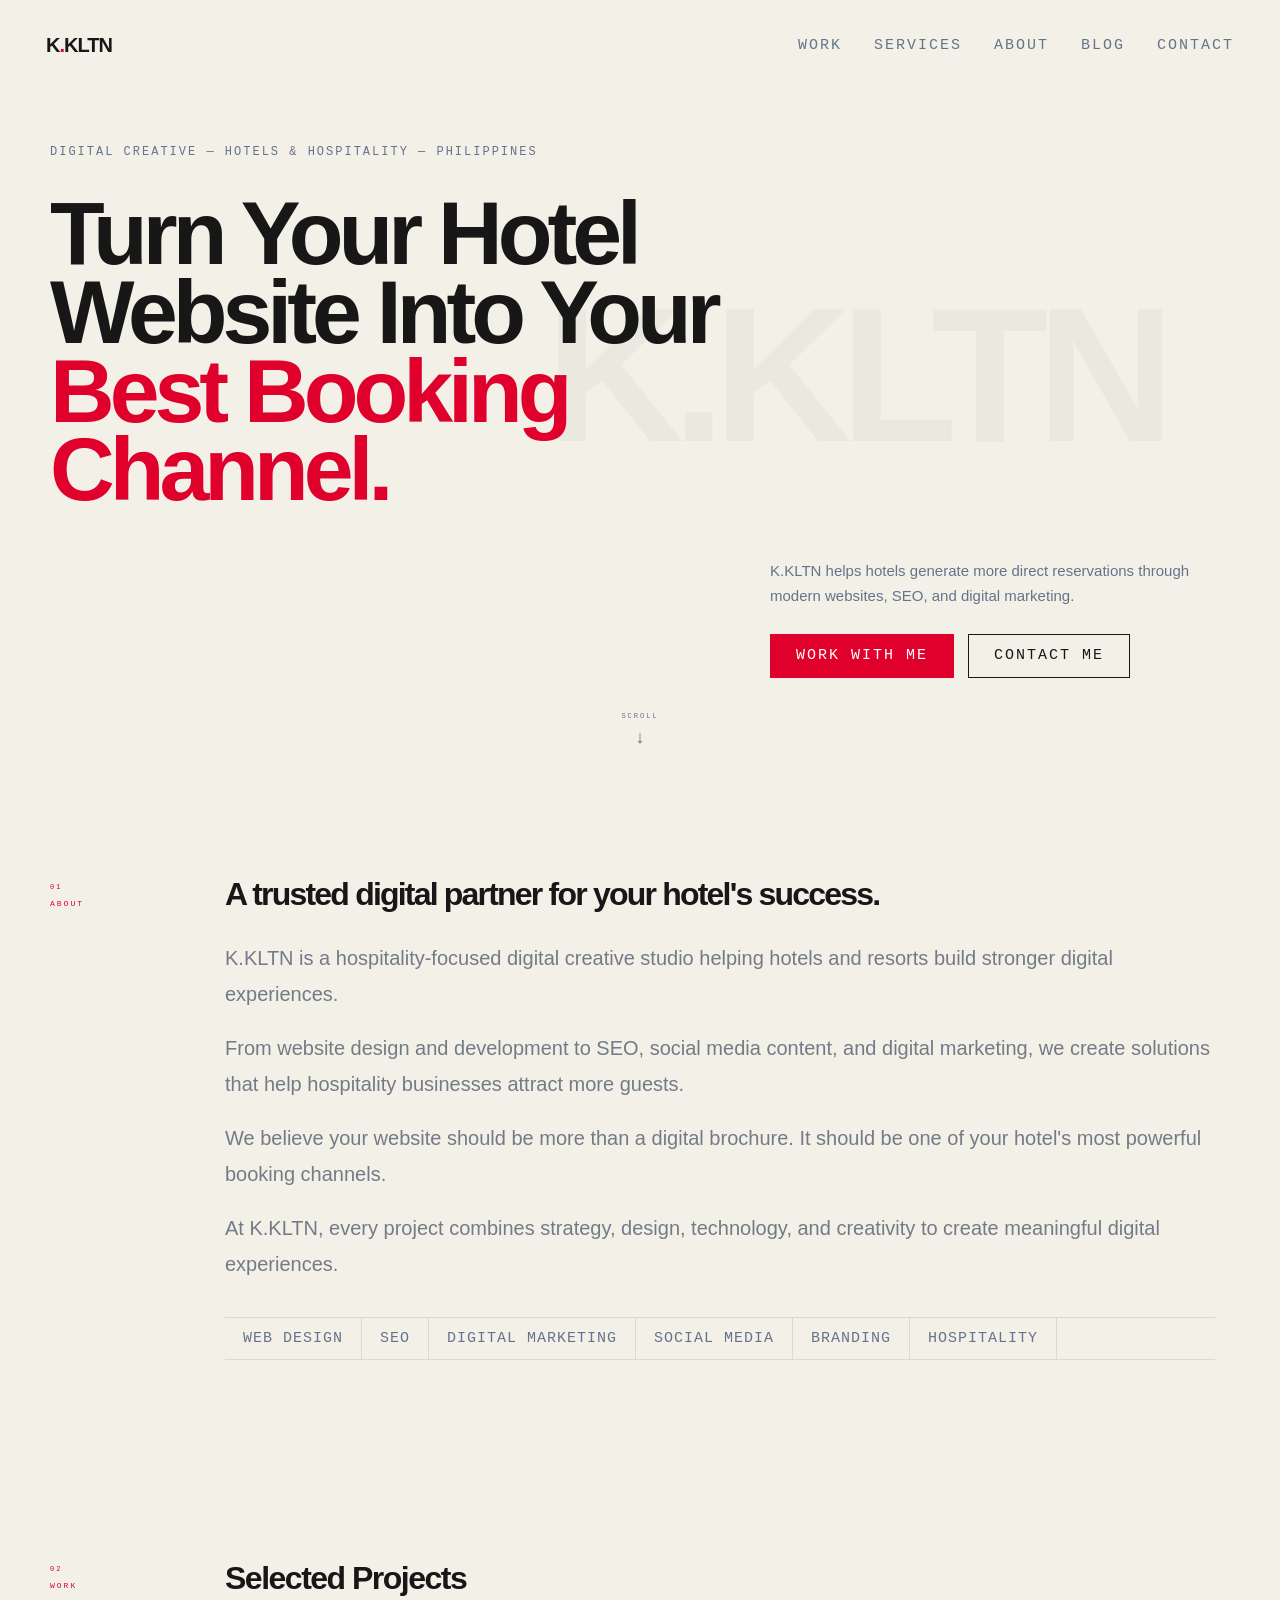
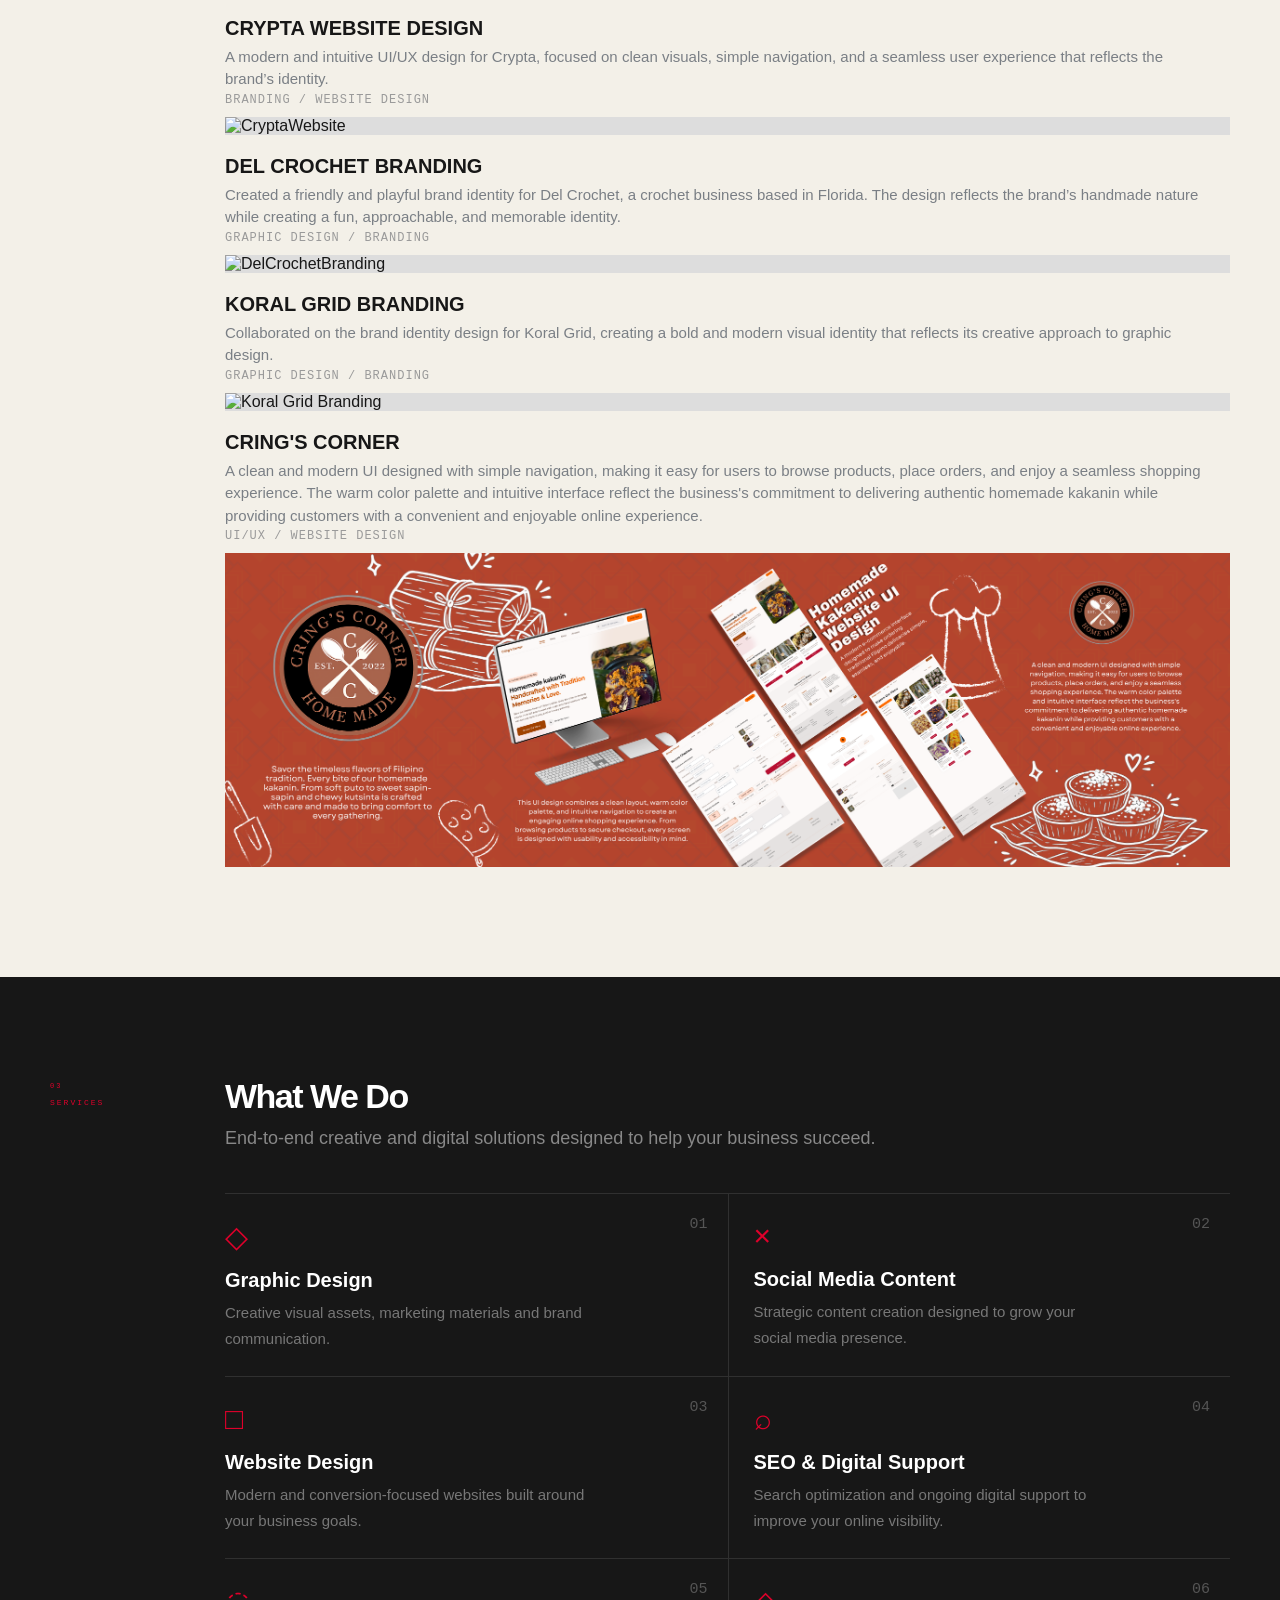
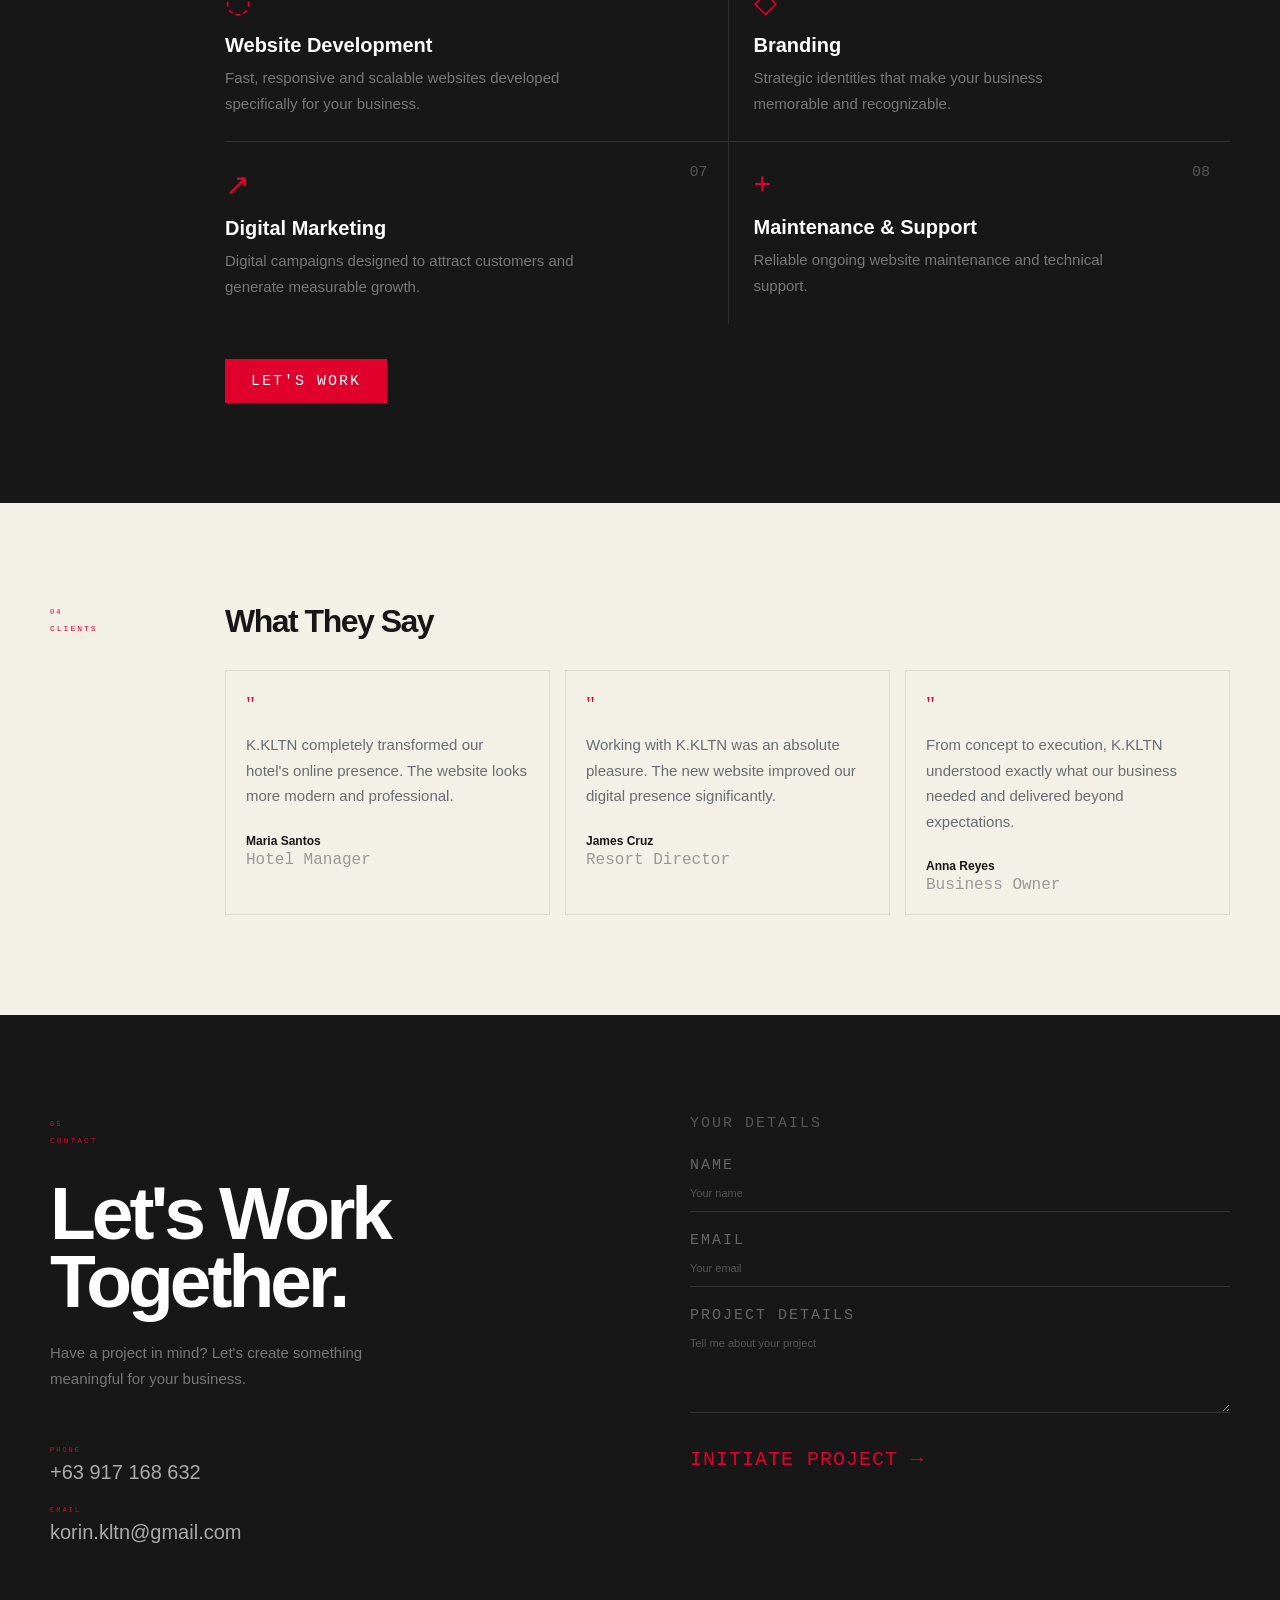
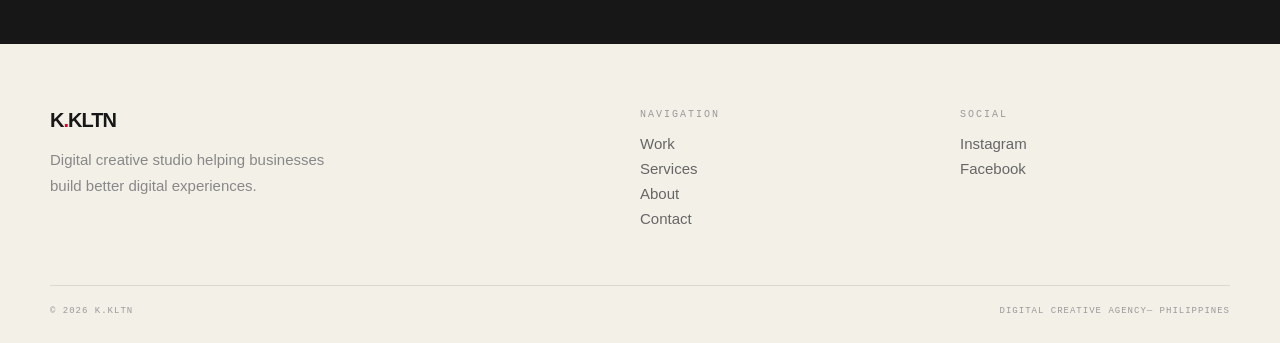
==== commit 0d3c640b: "Update index.html update image links" ====
--- a/index.html
+++ b/index.html
@@ -310,7 +310,7 @@
                         <div class="project-image">
 
                             <img
-                                src="image/crypta.png"
+                                src="crypta.png"
                                 alt="CryptaWebsite"
                             >
 
@@ -344,7 +344,7 @@
                         <div class="project-image">
 
                             <img
-                                src="image/delcrochet.png"
+                                src="delcrochet.png"
                                 alt="DelCrochetBranding"
                             >
 
@@ -377,7 +377,7 @@
                         <div class="project-image">
 
                             <img
-                                src="image/koralgrid.png"
+                                src="koralgrid.png"
                                 alt="Koral Grid Branding"
                             >
 
@@ -414,7 +414,7 @@
                         <div class="project-image">
 
                             <img
-                                src="image/cring'scorner.png"
+                                src="cring'scorner.png"
                                 alt="Cring's Corner website"
                             >
 
